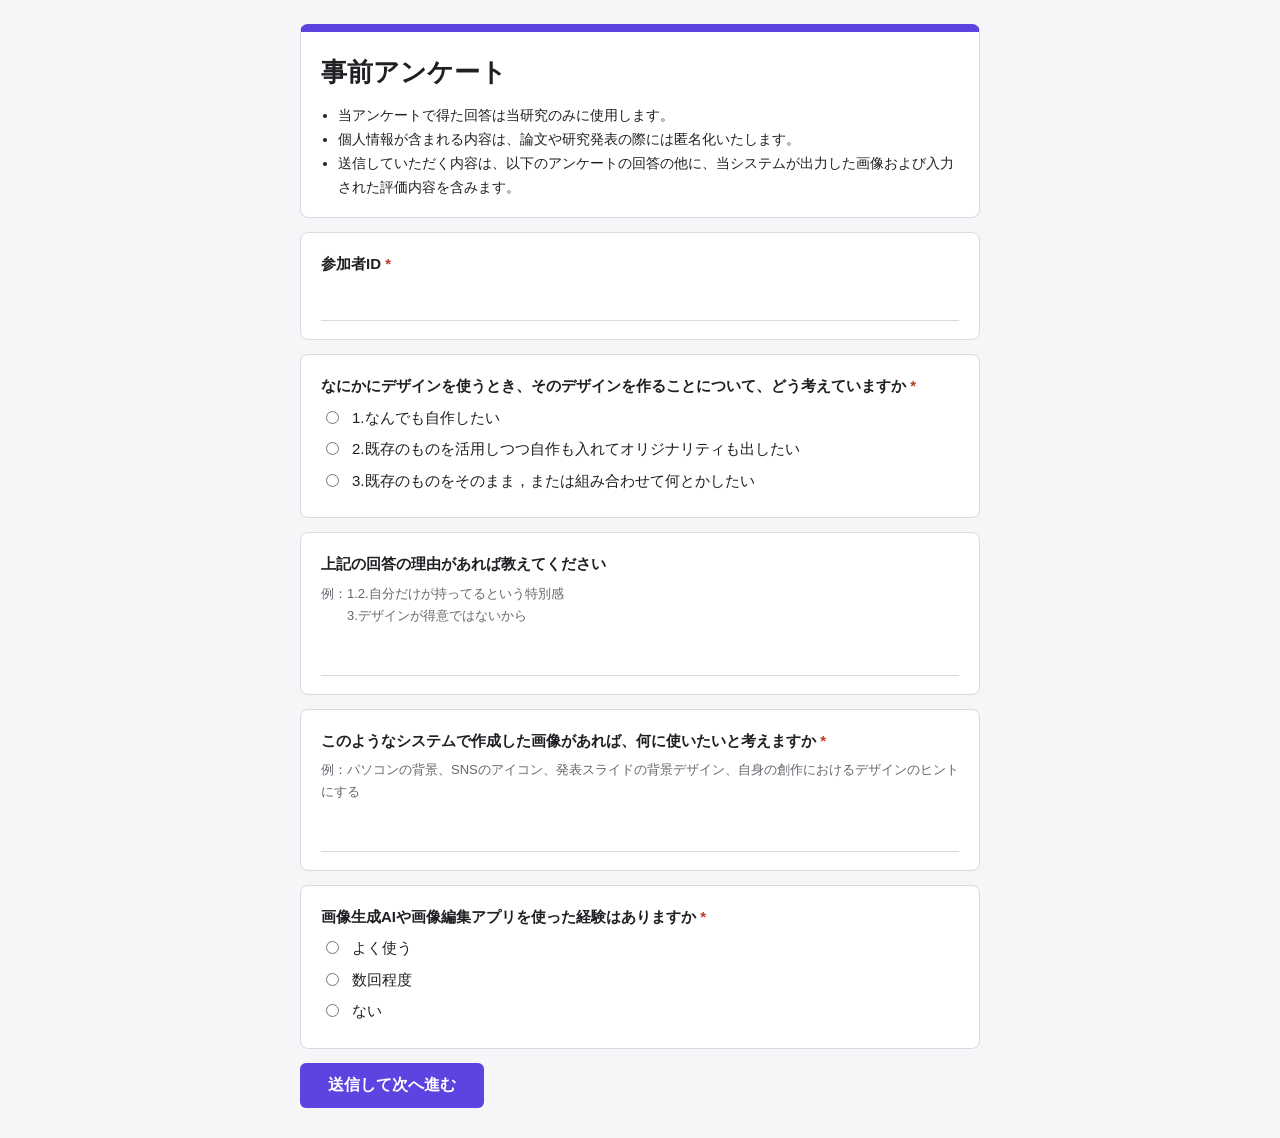
==== pre.html @ d47ac0a8 "Add files via upload" ====
<!DOCTYPE html>
<html lang="ja">
<head>
<meta charset="UTF-8">
<meta name="viewport" content="width=device-width, initial-scale=1.0">
<meta name="robots" content="noindex,nofollow">
<title>事前アンケート</title>
<style>
:root{--bg:#f6f6f9;--card:#fff;--fg:#1f1f24;--muted:#66666e;--line:#d9d9e0;--accent:#5b44e0;--err:#c0392b}
@media (prefers-color-scheme: dark){:root{--bg:#17171b;--card:#222228;--fg:#ececf0;--muted:#9c9ca6;--line:#3a3a42;--accent:#9b8cff;--err:#ff7b6b}}
body{margin:0;background:var(--bg);color:var(--fg);font:15px/1.7 "Hiragino Sans","Yu Gothic",sans-serif;padding:24px max(16px,env(safe-area-inset-left,0px))}
main{max-width:680px;margin:0 auto;display:grid;gap:14px}
.card{background:var(--card);border:1px solid var(--line);border-radius:8px;padding:18px 20px}
.head{border-top:8px solid var(--accent)}
h1{font-size:26px;margin:0 0 10px}
.head ul{margin:0;padding-left:1.2em;font-size:14px}
.q{font-weight:bold;margin:0 0 6px}
.q.required::after{content:" *";color:var(--err)}
.hint{color:var(--muted);font-size:13px;margin:0 0 10px;white-space:pre-line}
input[type=text],textarea{width:100%;box-sizing:border-box;font:inherit;color:var(--fg);background:transparent;border:0;border-bottom:1px solid var(--line);padding:6px 2px}
textarea{min-height:64px;resize:vertical}
input[type=text]:focus,textarea:focus{outline:none;border-bottom:2px solid var(--accent)}
.opt{display:flex;gap:10px;align-items:flex-start;margin:6px 0;cursor:pointer}
.opt input{margin-top:6px}
.card.error{border-color:var(--err)}
.card .msg{display:none;color:var(--err);font-size:13px;margin-top:6px}
.card.error .msg{display:block}
button{background:var(--accent);color:#fff;border:0;border-radius:6px;padding:12px 28px;font-size:16px;font-weight:bold;cursor:pointer}
button:disabled{opacity:.6;cursor:default}
#status{color:var(--err);margin:6px 0 0}
</style>
</head>
<body>
<main>
<form id="f" class="card head" style="padding:0;border:0;background:none;display:grid;gap:14px">
  <div class="card head">
    <h1>事前アンケート</h1>
    <ul>
      <li>当アンケートで得た回答は当研究のみに使用します。</li>
      <li>個人情報が含まれる内容は、論文や研究発表の際には匿名化いたします。</li>
      <li>送信していただく内容は、以下のアンケートの回答の他に、当システムが出力した画像および入力された評価内容を含みます。</li>
    </ul>
  </div>

  <div class="card" data-q="participantId">
    <p class="q required">参加者ID</p>
    <input type="text" id="participantId" autocomplete="off">
    <p class="msg">必須の質問です</p>
  </div>

  <div class="card" data-q="design">
    <p class="q required">なにかにデザインを使うとき、そのデザインを作ることについて、どう考えていますか</p>
    <div id="designOpts"></div>
    <p class="msg">必須の質問です</p>
  </div>

  <div class="card" data-q="designReason">
    <p class="q">上記の回答の理由があれば教えてください</p>
    <p class="hint">例：1.2.自分だけが持ってるという特別感
　　3.デザインが得意ではないから</p>
    <input type="text" id="designReason" autocomplete="off">
  </div>

  <div class="card" data-q="usage">
    <p class="q required">このようなシステムで作成した画像があれば、何に使いたいと考えますか</p>
    <p class="hint">例：パソコンの背景、SNSのアイコン、発表スライドの背景デザイン、自身の創作におけるデザインのヒントにする</p>
    <input type="text" id="usage" autocomplete="off">
    <p class="msg">必須の質問です</p>
  </div>

  <div class="card" data-q="experience">
    <p class="q required">画像生成AIや画像編集アプリを使った経験はありますか</p>
    <div id="expOpts"></div>
    <p class="msg">必須の質問です</p>
  </div>

  <div>
    <button type="submit" id="submit">送信して次へ進む</button>
    <p id="status"></p>
  </div>
</form>
</main>

<script>
// ============================================================
// ★ここだけ書き換える
// ============================================================
const CONFIG = {
  formAction: 'https://docs.google.com/forms/d/e/1FAIpQLSe9jER8sKi2hYZOP0_OnHM8d_s02QmlPrMu8G9Iipwk5w8lwg/formResponse',
  entry: {
    participantId: 'entry.987472919',
    design:        'entry.824960217',
    designReason:  'entry.1620104482',
    usage:         'entry.150011342',
    experience:    'entry.25223761'
  },
  // 選択肢の文言は、Googleフォームの選択肢と一字一句同じにすること(句読点・番号も)
  designOptions: [
    '1.なんでも自作したい',
    '2.既存のものを活用しつつ自作も入れてオリジナリティも出したい',
    '3.既存のものをそのまま，または組み合わせて何とかしたい'
  ],
  experienceOptions: ['よく使う', '数回程度', 'ない'],
  // 送信後に進む先(先輩のシステム)。{id} は参加者IDに置き換わる
  nextUrl: 'https://bigan-zizen.vercel.app/senior/?id={id}'
};
// ============================================================

const PID_KEY = 'bigan_participant_id';
const PRE_KEY = 'bigan_pre_done';
const $ = id => document.getElementById(id);
const safeGet = k => { try { return localStorage.getItem(k); } catch (e) { return null; } };
const safeSet = (k, v) => { try { localStorage.setItem(k, v); } catch (e) {} };

function radios(container, name, options) {
  options.forEach((o, i) => {
    const label = document.createElement('label'); label.className = 'opt';
    const r = document.createElement('input'); r.type = 'radio'; r.name = name; r.value = o; r.id = `${name}_${i}`;
    const s = document.createElement('span'); s.textContent = o;
    label.append(r, s); container.appendChild(label);
  });
}
radios($('designOpts'), 'design', CONFIG.designOptions);
radios($('expOpts'), 'experience', CONFIG.experienceOptions);

// 参加者ID: URLの ?id= を優先して入れる
const urlId = new URLSearchParams(location.search).get('id');
$('participantId').value = urlId || safeGet(PID_KEY) || '';

function val(name) {
  const r = document.querySelector(`input[name="${name}"]:checked`);
  return r ? r.value : '';
}

$('f').addEventListener('submit', async e => {
  e.preventDefault();
  const data = {
    participantId: $('participantId').value.trim(),
    design: val('design'),
    designReason: $('designReason').value.trim(),
    usage: $('usage').value.trim(),
    experience: val('experience')
  };
  let bad = false;
  ['participantId', 'design', 'usage', 'experience'].forEach(k => {
    const card = document.querySelector(`[data-q="${k}"]`);
    const ng = !data[k];
    card.classList.toggle('error', ng);
    if (ng) bad = true;
  });
  if (bad) { $('status').textContent = '未回答の必須項目があります。'; document.querySelector('.error')?.scrollIntoView({ behavior: 'smooth', block: 'center' }); return; }
  $('status').textContent = '';

  if (CONFIG.nextUrl.includes('example.com')) {
    $('status').textContent = '(設定未完了)nextUrl が仮のままです。pre.html の CONFIG を設定してください。';
    return;
  }
  const fd = new FormData();
  Object.keys(CONFIG.entry).forEach(k => { if (data[k] !== '') fd.set(CONFIG.entry[k], data[k]); });
  $('submit').disabled = true; $('submit').textContent = '送信中...';
  try {
    await fetch(CONFIG.formAction, { method: 'POST', mode: 'no-cors', body: fd });
  } catch (err) {
    $('submit').disabled = false; $('submit').textContent = '送信して次へ進む';
    $('status').textContent = '送信に失敗しました。通信状況を確認してもう一度押してください。';
    return;
  }
  safeSet(PID_KEY, data.participantId);
  safeSet(PRE_KEY, '1');
  location.href = CONFIG.nextUrl.replace('{id}', encodeURIComponent(data.participantId));
});
</script>
</body>
</html>
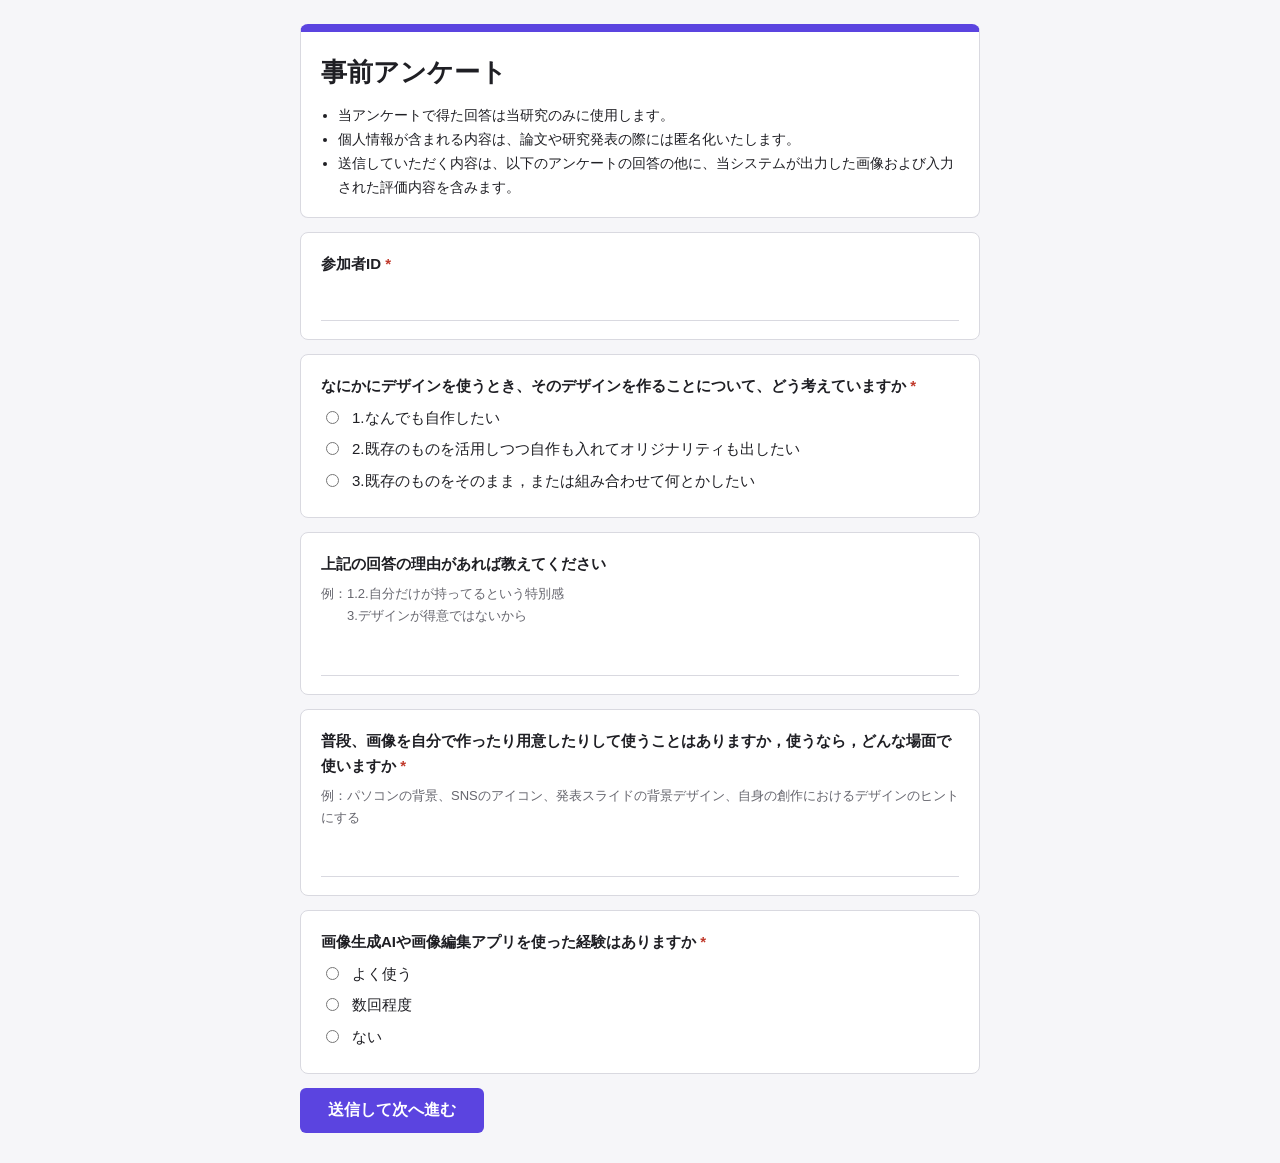
==== commit dddb6bcc: "事前アンケ変更" ====
--- a/pre.html
+++ b/pre.html
@@ -62,7 +62,7 @@
   </div>
 
   <div class="card" data-q="usage">
-    <p class="q required">このようなシステムで作成した画像があれば、何に使いたいと考えますか</p>
+    <p class="q required">普段、画像を自分で作ったり用意したりして使うことはありますか，使うなら，どんな場面で使いますか</p>
     <p class="hint">例：パソコンの背景、SNSのアイコン、発表スライドの背景デザイン、自身の創作におけるデザインのヒントにする</p>
     <input type="text" id="usage" autocomplete="off">
     <p class="msg">必須の質問です</p>
@@ -102,7 +102,7 @@
   ],
   experienceOptions: ['よく使う', '数回程度', 'ない'],
   // 送信後に進む先(先輩のシステム)。{id} は参加者IDに置き換わる
-  nextUrl: 'https://bigan-zizen.vercel.app/senior/?id={id}'
+  nextUrl: 'https://bigan-zizen.vercel.app/?id={id}&pre=1'
 };
 // ============================================================
 
@@ -166,7 +166,7 @@
     return;
   }
   safeSet(PID_KEY, data.participantId);
-  safeSet(PRE_KEY, '1');
+  safeSet(PRE_KEY, data.participantId);
   location.href = CONFIG.nextUrl.replace('{id}', encodeURIComponent(data.participantId));
 });
 </script>
